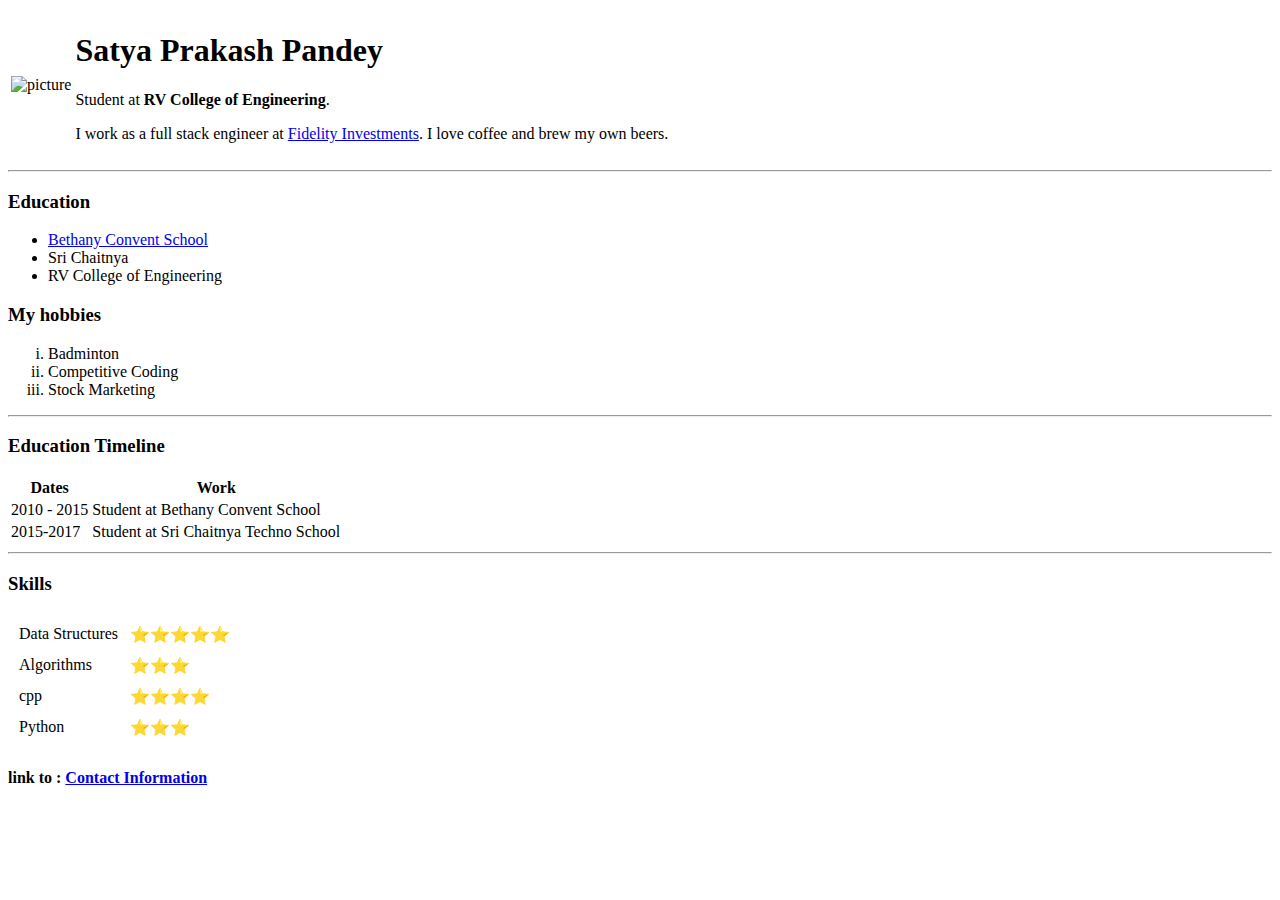
==== index.html @ 22bc5207 "Add initial cv website files" ====
<!DOCTYPE html>
<html lang="en" dir="ltr">

<head>
  <meta charset="utf-8">
  <title> Satya's Personal Site</title>
</head>

<body>
  <table>
    <tr>
    <td>
      <img src="https://compressjpeg.com/images/compressjpeg/icon.png" alt="picture">
    </td>
    <td>
      <h1>Satya Prakash Pandey</h1>
      <p>
        Student at <b>RV College of Engineering</b>.
      </p>
      <p>
        I work as a full stack engineer at <a href="https://www.fidelity.com/">Fidelity Investments</a>. I love coffee and brew my own beers.
      </p>
    </td>
  </tr>
  </table>

  <hr />
  <h3> Education </h3>
  <ul>
    <li>
      <a href="https://www.bethanycongregation.org/provinces/eastern-province/
      453-05-bethany-convent-paradip/158-bethany-convent-paradip-31-05-1979">Bethany Convent School</a>
    </li>
    <li>
       Sri Chaitnya
    </li>
    <li>
      RV College of Engineering
    </li>
  </ul>
  <h3> My hobbies</h3>
  <ol type='i'>
    <li> Badminton</li>
    <li> Competitive Coding</li>
    <li> Stock Marketing</li>
  </ol>
  </p>
  <hr />
  <h3> Education Timeline</h3>
  <table >
    <thead>
      <tr>
        <th> Dates </th>
        <th> Work </th>
      </tr>
    </thead>
    <tbody>
      <tr>
        <td> 2010 - 2015</td>
        <td> Student at Bethany Convent School</td>
      </tr>
      <tr>
        <td> 2015-2017</td>
        <td> Student at Sri Chaitnya Techno School</td>
      </tr>
    </tbody>
  </table>
  <hr>
<h3> Skills</h3>
      <table cellspacing='10'>
        <tr>
          <td> Data Structures</td>
          <td>⭐️⭐️⭐️⭐️⭐️</td>
        </tr>
        <tr>
          <td>Algorithms</td>
          <td>⭐️⭐️⭐️</td>
        </tr>
        <tr>
          <td> cpp</td>
          <td>⭐️⭐️⭐️⭐️</td>
        </tr>
        <tr>
          <td> Python</td>
          <td>⭐️⭐️⭐️</td>
        </tr>
      </table>
  <h4>link to : <a href=" contact.html">Contact Information</a></h4>
</body>

</html>
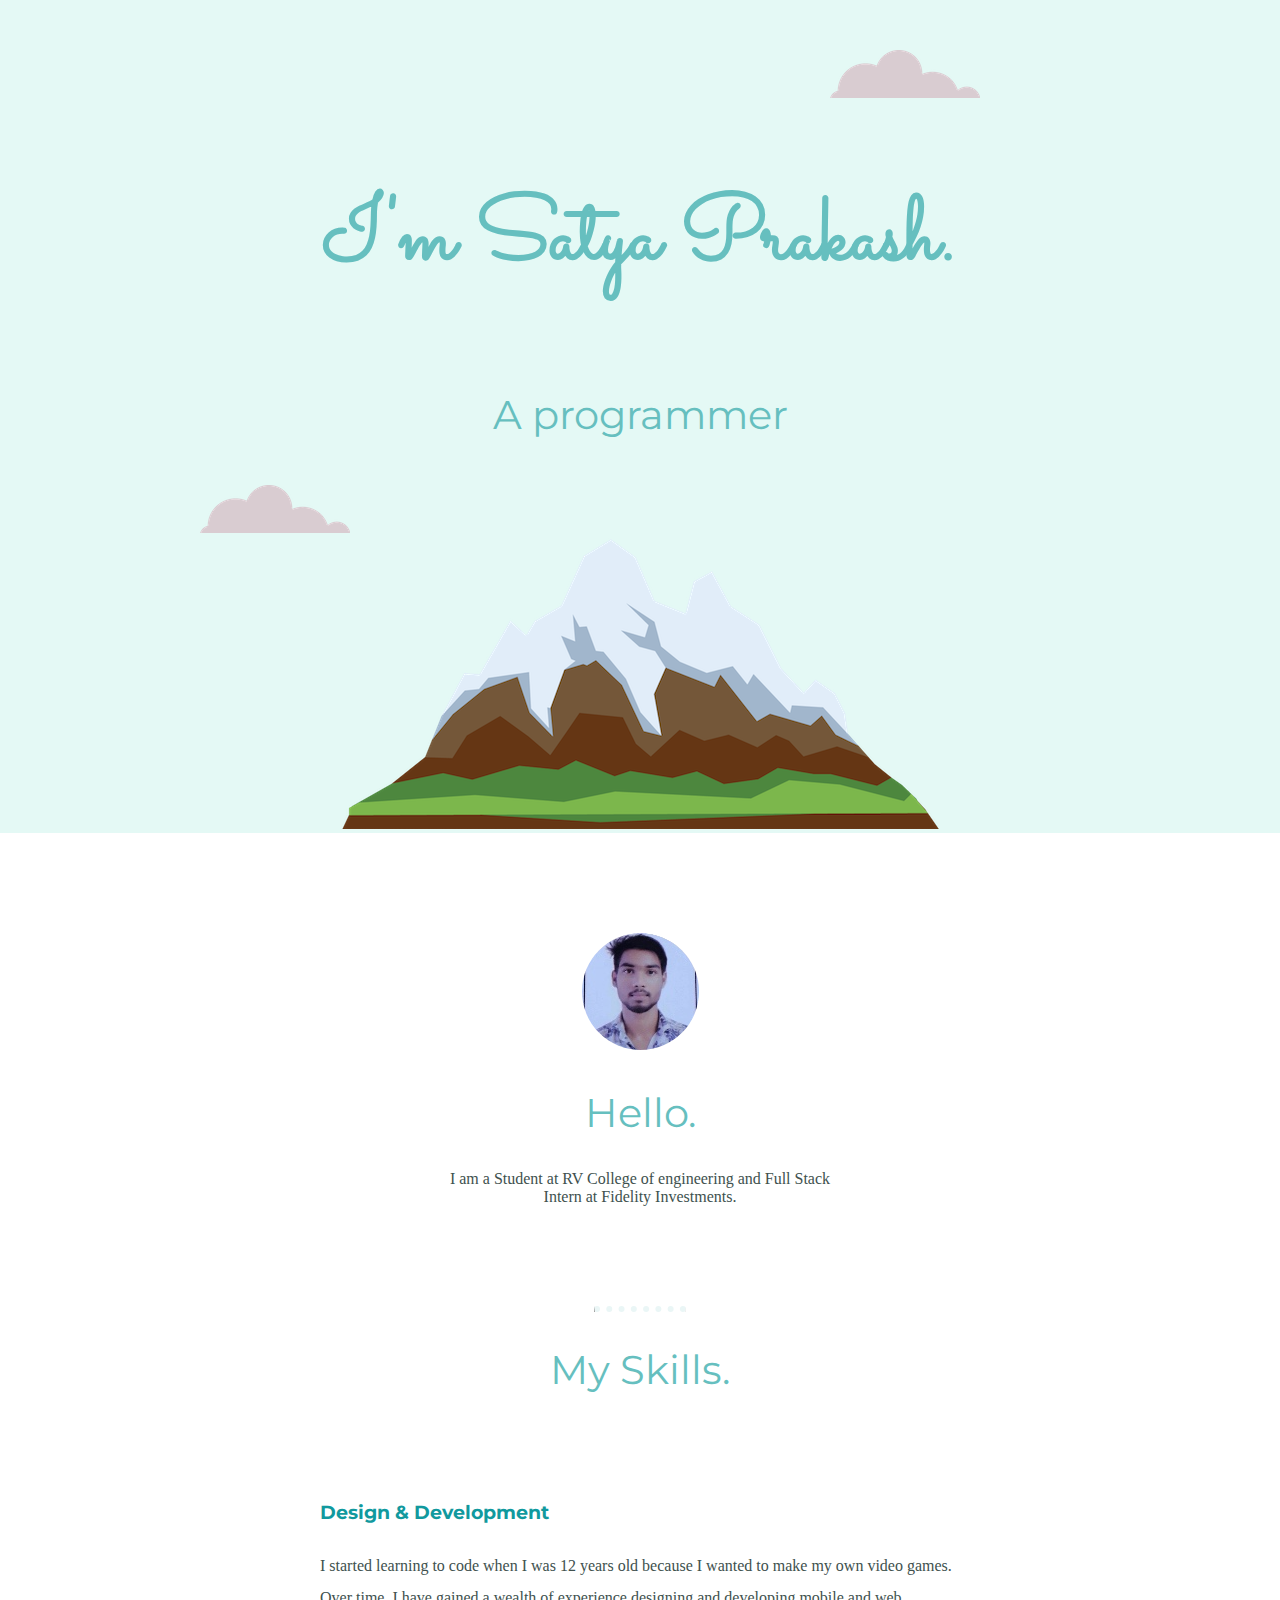
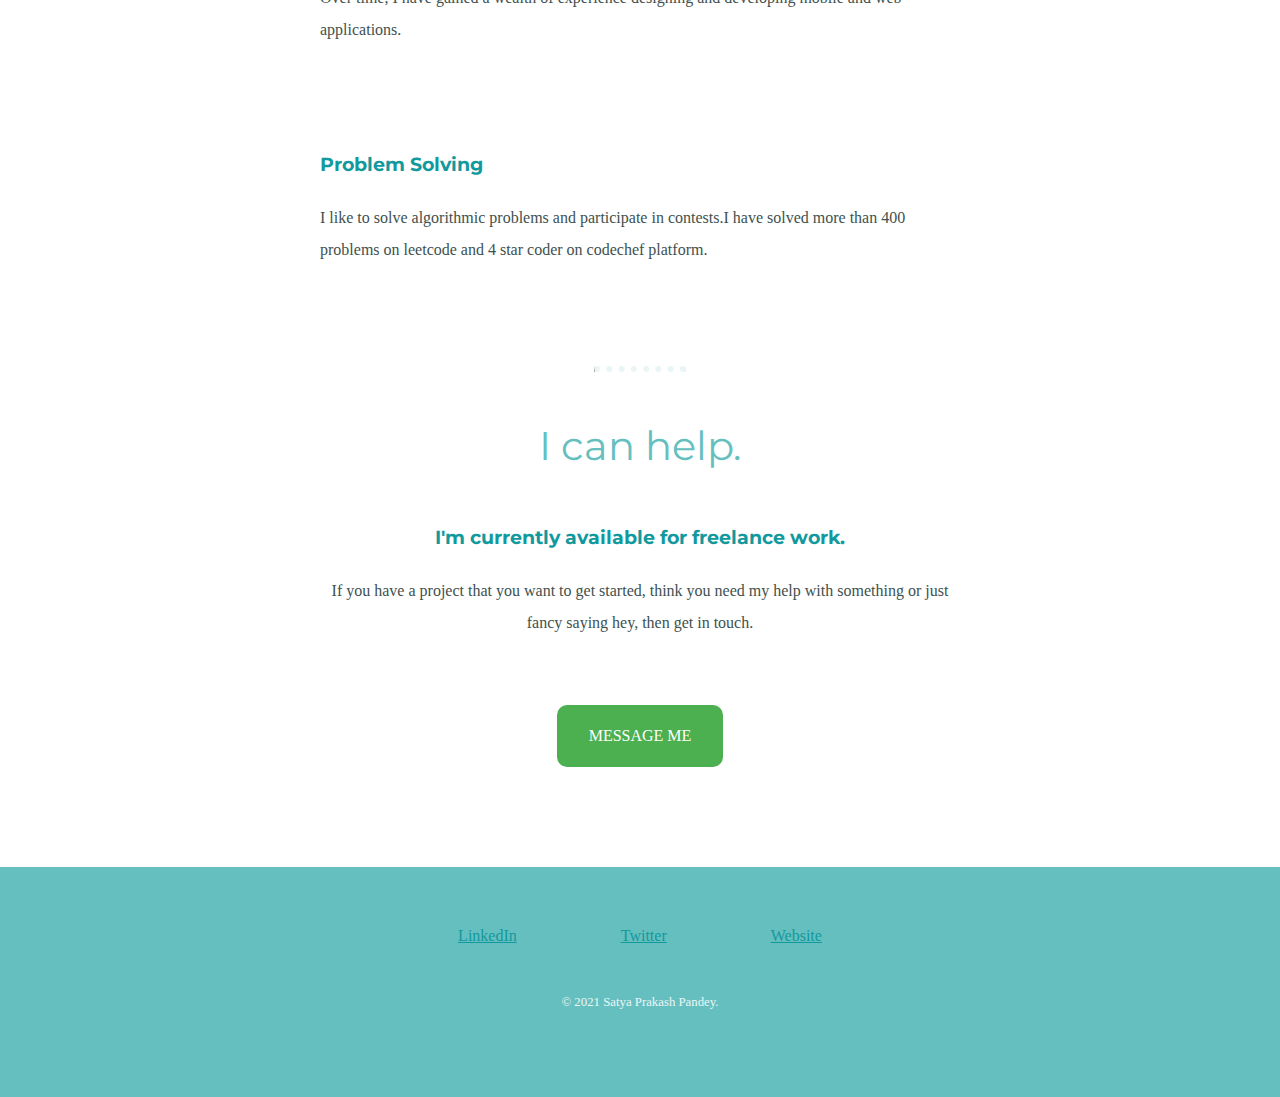
==== commit aa8f2597: "Add files via upload" ====
--- a/index.html
+++ b/index.html
@@ -1,91 +1,62 @@
 <!DOCTYPE html>
 <html lang="en" dir="ltr">
+  <head>
+    <meta charset="utf-8">
+    <title>Satya Prakash Pandey</title>
+    <link rel="stylesheet" href="css/styles.css">
+    <link rel="icon" href="favicon.ico">
+    <link rel="preconnect" href="https://fonts.gstatic.com">
+<link href="https://fonts.googleapis.com/css2?family=Merriweather&family=Montserrat:
+wght@300;400&family=Sacramento&display=swap" rel="stylesheet">
+  </head>
+  <body>
+    <div class="top-container">
+      <img class="top-cloud" src="images/cloud.png" alt="">
+      <h1>I'm Satya Prakash.</h1>
+      <h2>A <span>pro</span>grammer</h2>
+      <img class="bottom-cloud" src="images/cloud.png" alt="">
+      <img src="images/mountain.png" alt="">
+    </div>
+    <div class="middle-container">
+      <div class="profile">
+        <img src="images/circle-cropped.png" alt="">
+        <h2>Hello.</h2>
+        <p>I am a Student at RV College of engineering and Full Stack Intern at Fidelity Investments.</p>
+      </div>
+      <hr>
+      <div class="skills">
+        <h2>My Skills.</h2>
+        <div class="skill-row">
+          <img class="design-pic" src="https://media.giphy.com/media/d9IfL7seBexHLct75B/giphy.gif" alt="">
+          <h3>Design & Development</h3>
+          <p>I started learning to code when I was 12 years old because I wanted to make my own video games. Over time,
+             I have gained a wealth of experience
+          designing and developing mobile and web applications.</p>
+        </div>
+        <div class="skill-row">
+          <img class="algo-pic" src="https://media.giphy.com/media/17b875GGvV9m9sLmNc/giphy.gif" alt="">
+          <h3>Problem Solving</h3>
+          <p>I like to solve algorithmic problems and participate in contests.I have solved more than 400 problems on leetcode and
+             4 star coder on codechef platform.</p>
+        </div>
+      </div>
+      <hr>
+      <div class="contact-me">
+        <h2>I can help.</h2>
+        <h3>I'm currently available for freelance work.</h3>
+        <p>If you have a project that you want to get started, think you need my help with something
+          or just fancy saying hey, then get in touch.</p>
+        <a class="btn" href="mailto:satyapprakash98@email.com">MESSAGE ME</a>
+      </div>
+    </div>
 
-<head>
-  <meta charset="utf-8">
-  <title> Satya's Personal Site</title>
-</head>
 
-<body>
-  <table>
-    <tr>
-    <td>
-      <img src="https://compressjpeg.com/images/compressjpeg/icon.png" alt="picture">
-    </td>
-    <td>
-      <h1>Satya Prakash Pandey</h1>
-      <p>
-        Student at <b>RV College of Engineering</b>.
-      </p>
-      <p>
-        I work as a full stack engineer at <a href="https://www.fidelity.com/">Fidelity Investments</a>. I love coffee and brew my own beers.
-      </p>
-    </td>
-  </tr>
-  </table>
+    <div class="bottom-container">
+      <a class="footer-link" href="https://www.linkedin.com/in/satya-prakash-pandey-44bb5a16b/">LinkedIn</a>
+      <a class="footer-link" href="https://twitter.com/">Twitter</a>
+      <a class="footer-link" href="https://www.appbrewery.co/">Website</a>
+      <p class="myname">© 2021 Satya Prakash Pandey.</p>
+    </div>
 
-  <hr />
-  <h3> Education </h3>
-  <ul>
-    <li>
-      <a href="https://www.bethanycongregation.org/provinces/eastern-province/
-      453-05-bethany-convent-paradip/158-bethany-convent-paradip-31-05-1979">Bethany Convent School</a>
-    </li>
-    <li>
-       Sri Chaitnya
-    </li>
-    <li>
-      RV College of Engineering
-    </li>
-  </ul>
-  <h3> My hobbies</h3>
-  <ol type='i'>
-    <li> Badminton</li>
-    <li> Competitive Coding</li>
-    <li> Stock Marketing</li>
-  </ol>
-  </p>
-  <hr />
-  <h3> Education Timeline</h3>
-  <table >
-    <thead>
-      <tr>
-        <th> Dates </th>
-        <th> Work </th>
-      </tr>
-    </thead>
-    <tbody>
-      <tr>
-        <td> 2010 - 2015</td>
-        <td> Student at Bethany Convent School</td>
-      </tr>
-      <tr>
-        <td> 2015-2017</td>
-        <td> Student at Sri Chaitnya Techno School</td>
-      </tr>
-    </tbody>
-  </table>
-  <hr>
-<h3> Skills</h3>
-      <table cellspacing='10'>
-        <tr>
-          <td> Data Structures</td>
-          <td>⭐️⭐️⭐️⭐️⭐️</td>
-        </tr>
-        <tr>
-          <td>Algorithms</td>
-          <td>⭐️⭐️⭐️</td>
-        </tr>
-        <tr>
-          <td> cpp</td>
-          <td>⭐️⭐️⭐️⭐️</td>
-        </tr>
-        <tr>
-          <td> Python</td>
-          <td>⭐️⭐️⭐️</td>
-        </tr>
-      </table>
-  <h4>link to : <a href=" contact.html">Contact Information</a></h4>
-</body>
-
+  </body>
 </html>
--- a/css/styles.css
+++ b/css/styles.css
@@ -0,0 +1,101 @@
+
+hr{
+  border-top:dotted 6px;
+  border-bottom:none;
+  color:#EAF6F6 ;
+  width:7%;
+}
+body{
+  color:#40514E;
+  margin: 0;
+  text-align: center;
+  font-family:verdana;
+}
+h1{
+  margin-top: 50px;
+  font-family: 'Sacramento', cursive;
+  font-size: 5.625rem;
+  color:#66BFBF;
+  line-height: 2;
+}
+h2{
+  font-size: 2.5rem;
+  font-weight:normal;
+  font-family: 'Montserrat',sans-serif;
+  color:#66BFBF;
+}
+h3{
+  color:#11999E;
+  font-family:'Montserrat',sans-serif;
+}
+.profile{
+  text-align: center;
+  width:30%;
+  margin:100px auto;
+}
+
+.skill-row{
+  width:50%;
+  margin: 100px auto;
+  text-align: left;
+  line-height: 2;
+}
+.design-pic {
+  width:25%;
+  float:left;
+  margin-right:30px;
+
+}
+.algo-pic{
+  width:35%;
+  float:right;
+  margin-left:30px;
+}
+.top-container{
+  background-color:#E4F9F5;
+  position: relative;
+  padding-top:100px;
+}
+.bottom-container{
+  background-color: #66BFBF;
+  height: 110px;
+  padding:60px;
+  margin-top: 100px;
+}
+.footer-link{
+  margin:50px;
+  color:#11999E;
+  margin-bottom: 100px;
+}
+.bottom-cloud{
+  position: absolute;
+  left:200px;
+  bottom:300px;
+}
+.myname{
+  color:#EAF6F6;
+  margin: 50px;
+  font-size:0.8rem;
+}
+.contact-me{
+  width:50%;
+  margin:auto;
+  line-height: 2;
+}
+.btn {
+  background-color: #4CAF50; /* Green */
+  border: none;
+  color: white;
+  padding: 15px 32px;
+  text-align: center;
+  text-decoration: none;
+  display: inline-block;
+  margin-top:50px;
+  font-size: 16px;
+  border-radius:10px;
+}
+.top-cloud{
+  position: absolute;
+  right:300px;
+  top:50px;
+}
